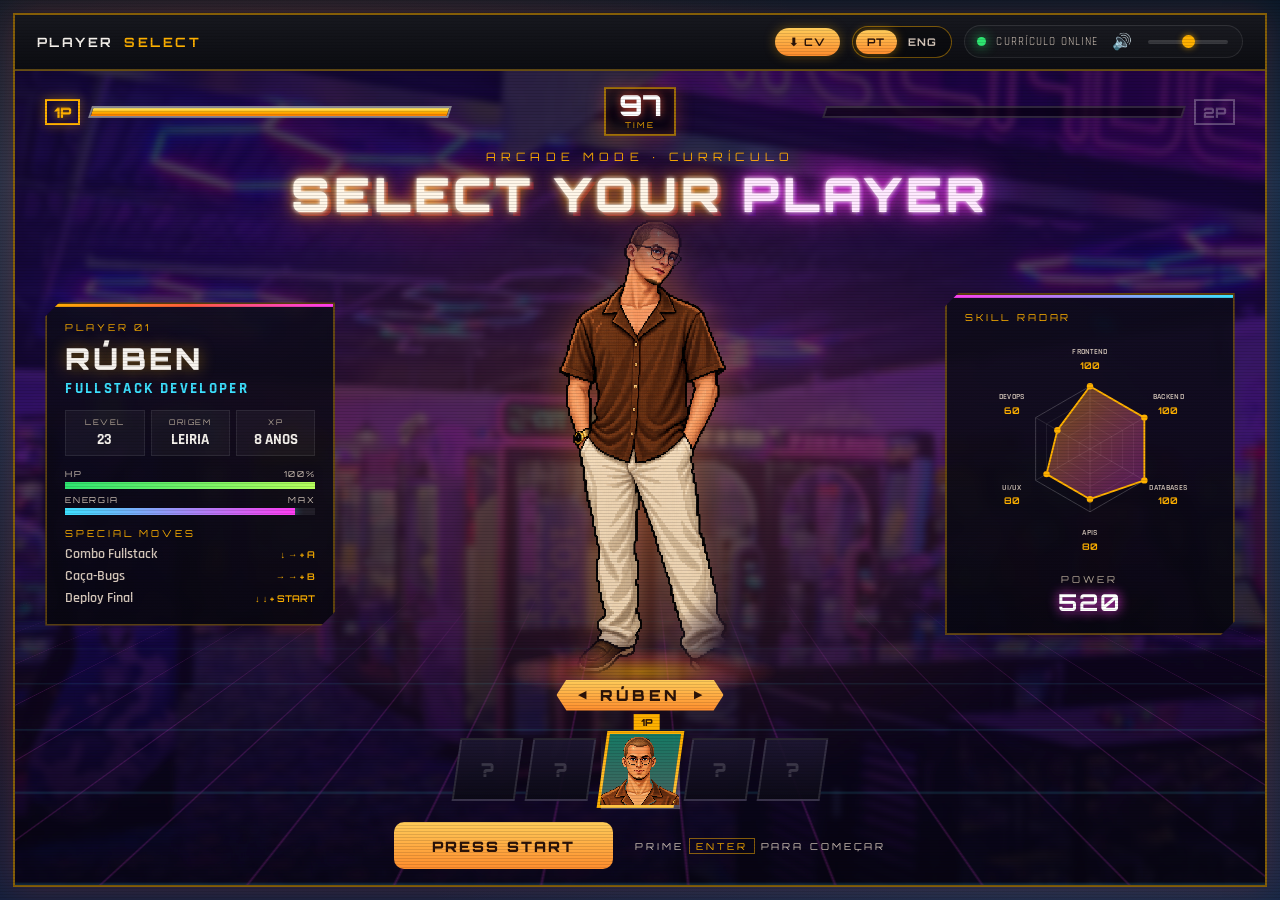
==== index.html @ 882220cb "Arcade CV: interactive resume site (PT/EN) with downloadable PDF Co-Authored-By: Claude Opus 5.5 <no" ====
<!DOCTYPE html>
<html lang="pt-PT">
  <head>
    <meta charset="UTF-8" />
    <meta name="viewport" content="width=device-width, initial-scale=1.0" />
    <title>Rúben Correia | Fullstack Developer</title>
    <meta name="description" content="Currículo interativo de Rúben Correia, Fullstack Developer em Leiria." />
    <link rel="preconnect" href="https://fonts.googleapis.com" />
    <link rel="preconnect" href="https://fonts.gstatic.com" crossorigin />
    <link href="https://fonts.googleapis.com/css2?family=Orbitron:wght@400;500;700;800;900&family=Rajdhani:wght@400;500;600;700&display=swap" rel="stylesheet" />
    <link rel="stylesheet" href="styles.css" />
  </head>
  <body>
    <div class="scanlines" aria-hidden="true"></div>
    <div class="page-shell">
      <header class="top-bar">
        <div class="brand-wrap">
          <span class="brand-lbl">PLAYER</span>
          <span class="brand-lbl accent">SELECT</span>
        </div>
        <div class="top-actions">
          <a id="cvBtn" class="cv-btn" href="assets/CV-Ruben-Correia-PT.pdf" download title="CV PDF">⬇ CV</a>
          <div class="lang-switch" role="group" aria-label="Idioma / Language">
            <button type="button" class="lang-btn active" data-lang="pt">PT</button>
            <button type="button" class="lang-btn" data-lang="en">ENG</button>
          </div>
          <div class="status-panel">
            <span class="dot live"></span>
            <span data-i18n="status">CURRÍCULO ONLINE</span>
            <button id="muteBtn" class="mute-btn" type="button" title="Mute/Unmute">🔊</button>
            <input id="volumeSlider" class="volume-slider" type="range" min="0" max="100" value="50" title="Volume" />
          </div>
        </div>
      </header>

      <main class="screen">
        <!-- ================= ECRÃ 1: SELEÇÃO ================= -->
        <section id="selectScreen" class="panel select-screen active">
          <div class="select-bg" aria-hidden="true"></div>
          <div class="select-grid-floor" aria-hidden="true"></div>

          <div class="select-hud">
            <div class="hud-side hud-left">
              <span class="hud-tag p1">1P</span>
              <div class="hud-bar"><span></span></div>
            </div>
            <div class="hud-timer">
              <strong id="selectTimer">99</strong>
              <small>TIME</small>
            </div>
            <div class="hud-side hud-right">
              <div class="hud-bar locked"><span></span></div>
              <span class="hud-tag p2">2P</span>
            </div>
          </div>

          <div class="title-block">
            <p class="eyebrow" data-i18n="eyebrow">ARCADE MODE · CURRÍCULO</p>
            <h1 class="neon-title">SELECT YOUR <span>PLAYER</span></h1>
          </div>

          <div class="select-stage">
            <aside class="stage-card stage-info">
              <p class="card-label">PLAYER 01</p>
              <h2 class="hero-name">RÚBEN</h2>
              <p class="hero-class">FULLSTACK DEVELOPER</p>

              <dl class="hero-stats">
                <div><dt>LEVEL</dt><dd>23</dd></div>
                <div><dt data-i18n="origin">ORIGEM</dt><dd>LEIRIA</dd></div>
                <div><dt>XP</dt><dd data-i18n="xpValue">8 ANOS</dd></div>
              </dl>

              <div class="hero-meter">
                <div class="meter-head"><span>HP</span><span>100%</span></div>
                <div class="meter hp"><span></span></div>
                <div class="meter-head"><span data-i18n="energy">ENERGIA</span><span>MAX</span></div>
                <div class="meter mp"><span></span></div>
              </div>

              <div class="special-moves">
                <p class="card-label">SPECIAL MOVES</p>
                <ul id="selectMoves"></ul>
              </div>
            </aside>

            <div class="stage-hero" id="stageHero">
              <div class="hero-spotlight" aria-hidden="true"></div>
              <img src="./assets/ruben-character.png" alt="Rúben" class="hero-img" />
              <div class="hero-platform" aria-hidden="true"></div>
              <div class="hero-plate">
                <span class="plate-arrow">◀</span>
                <strong>RÚBEN</strong>
                <span class="plate-arrow">▶</span>
              </div>
            </div>

            <aside class="stage-card stage-skills">
              <p class="card-label">SKILL RADAR</p>
              <div id="selectSkills" class="radar-wrap"></div>
              <p class="skills-total">POWER <strong id="selectPower">0</strong></p>
            </aside>
          </div>

          <div class="select-bottom">
            <div class="roster">
              <div class="roster-slot locked"><span>?</span></div>
              <div class="roster-slot locked"><span>?</span></div>
              <button class="roster-slot player-card" type="button" id="playerCardBtn" aria-label="Rúben">
                <span class="slot-cursor">1P</span>
                <div class="mini-portrait">
                  <img src="./assets/ruben_mini_front.png" alt="" class="character-img mini pose-front" />
                  <div class="pose-side-group">
                    <img src="./assets/ruben_mini.png" alt="" class="character-img mini" />
                    <img src="./assets/ruben_mini_blink.png" alt="" class="character-img mini blink-frame" />
                  </div>
                </div>
              </button>
              <div class="roster-slot locked"><span>?</span></div>
              <div class="roster-slot locked"><span>?</span></div>
            </div>

            <div class="controls">
              <button id="enterBtn" class="enter-btn" type="button">PRESS START</button>
              <p class="insert-coin" data-i18n-html="pressEnter">PRIME <kbd>ENTER</kbd> PARA COMEÇAR</p>
            </div>
          </div>
        </section>

        <!-- ================= ECRÃ 2: PERFIL ================= -->
        <section id="profileScreen" class="panel profile-screen">
          <div class="select-bg dim" aria-hidden="true"></div>

          <aside class="profile-aside">
            <div class="hero-spotlight" aria-hidden="true"></div>
            <img src="./assets/ruben-character.png" alt="Rúben" class="hero-img" />
            <div class="hero-platform" aria-hidden="true"></div>
            <div class="aside-plate">
              <strong>RÚBEN</strong>
              <span>LV 23 · FULLSTACK</span>
            </div>
          </aside>

          <div class="profile-content">
            <div class="profile-header">
              <img src="./assets/ruben_mini_front.png" alt="" class="profile-avatar" />
              <div class="profile-title">
                <p class="eyebrow small">PLAYER LOADED</p>
                <h2>RÚBEN CORREIA</h2>
              </div>
              <button id="backBtn" class="back-btn" type="button" data-i18n="back">← VOLTAR</button>
            </div>

            <nav class="tabs" role="tablist">
              <button class="tab active" role="tab" data-tab="about">
                <svg class="tab-ico" viewBox="0 0 24 24" aria-hidden="true"><circle cx="12" cy="8" r="4"/><path d="M4 21c0-4.4 3.6-7 8-7s8 2.6 8 7"/></svg>
                <span data-i18n="tabAbout">SOBRE</span>
              </button>
              <button class="tab" role="tab" data-tab="journey">
                <svg class="tab-ico" viewBox="0 0 24 24" aria-hidden="true"><circle cx="6" cy="18" r="2.5"/><circle cx="18" cy="6" r="2.5"/><path d="M8.5 18H15a3 3 0 0 0 0-6H9a3 3 0 0 1 0-6h6.5"/></svg>
                <span data-i18n="tabJourney">PERCURSO</span>
              </button>
              <button class="tab" role="tab" data-tab="skills">
                <svg class="tab-ico" viewBox="0 0 24 24" aria-hidden="true"><path d="M13 2 4 14h7l-1 8 9-12h-7z"/></svg>
                <span>SKILLS</span>
              </button>
              <button class="tab" role="tab" data-tab="projects">
                <svg class="tab-ico" viewBox="0 0 24 24" aria-hidden="true"><rect x="3" y="4" width="18" height="14" rx="2"/><path d="M8 21h8M8 9l-2 2 2 2M16 9l2 2-2 2"/></svg>
                <span data-i18n="tabProjects">PROJETOS</span>
              </button>
              <button class="tab" role="tab" data-tab="contact">
                <svg class="tab-ico" viewBox="0 0 24 24" aria-hidden="true"><rect x="3" y="5" width="18" height="14" rx="2"/><path d="m3 7 9 6 9-6"/></svg>
                <span data-i18n="tabContact">CONTACTO</span>
              </button>
            </nav>

            <div class="tab-panels">
              <!-- SOBRE -->
              <section class="tab-panel active" data-panel="about" role="tabpanel">
                <div class="about-grid">
                  <div class="bio-block">
                    <h3 data-i18n="aboutTitle">SOBRE MIM</h3>
                    <div id="profileBio"></div>
                  </div>
                  <div class="about-side">
                    <div class="stats-row">
                      <div class="stat-box"><span data-i18n="age">IDADE</span><strong>23</strong></div>
                      <div class="stat-box"><span data-i18n="city">CIDADE</span><strong>LEIRIA</strong></div>
                      <div class="stat-box"><span data-i18n="focus">FOCO</span><strong>FULLSTACK</strong></div>
                      <div class="stat-box"><span>XP</span><strong data-i18n="xpValue">8 ANOS</strong></div>
                    </div>
                    <div class="info-panel">
                      <h3>QUEST LOG</h3>
                      <ul id="profileExperience" class="quest-log"></ul>
                    </div>
                  </div>
                </div>
              </section>

              <!-- PERCURSO -->
              <section class="tab-panel" data-panel="journey" role="tabpanel">
                <div class="info-panel journey-panel">
                  <h3 data-i18n="journeyTitle">PERCURSO · ESCOLARIDADE &amp; EXPERIÊNCIA</h3>
                  <ol id="profileJourney" class="journey"></ol>
                  <div id="profileSideQuests" class="side-quests"></div>
                </div>
              </section>

              <!-- SKILLS -->
              <section class="tab-panel" data-panel="skills" role="tabpanel">
                <div class="skills-grid">
                  <div class="info-panel">
                    <h3 data-i18n="attributes">ATRIBUTOS</h3>
                    <div id="profileSkills" class="skills-arcade"></div>
                  </div>
                  <div class="info-panel">
                    <h3 data-i18n="inventory">INVENTÁRIO · TECH STACK</h3>
                    <div id="profileStack" class="stack-grid"></div>
                  </div>
                </div>
              </section>

              <!-- PROJETOS -->
              <section class="tab-panel" data-panel="projects" role="tabpanel">
                <div id="profileProjects" class="projects-grid"></div>
              </section>

              <!-- CONTACTO -->
              <section class="tab-panel" data-panel="contact" role="tabpanel">
                <div class="contact-wrap">
                  <div class="continue-box">
                    <p class="continue-title">CONTINUE?</p>
                    <p data-i18n="contactText">Estudante de Engenharia Informática com 8 anos de código, um estágio e um Erasmus+ no inventário. Pronto para o próximo nível. Vamos falar!</p>
                  </div>
                  <div id="profileLinks" class="links-grid"></div>
                </div>
              </section>
            </div>
          </div>
        </section>
      </main>
    </div>

    <script src="script.js"></script>
  </body>
</html>
---- styles.css ----
:root {
  --bg-dark: #0a0b10;
  --accent: #ffb100;
  --accent-2: #ff5b3d;
  --neon-pink: #ff3df2;
  --neon-cyan: #3de1ff;
  --green-glow: #2ee671;
  --text: #f7f3ee;
  --muted: #d8cabd;
  --soft: #bcae9e;
  --pad: clamp(8px, 1.4vh, 18px);
}

* {
  box-sizing: border-box;
}

html,
body {
  margin: 0;
  min-height: 100%;
}

body {
  font-family: "Rajdhani", sans-serif;
  color: var(--text);
  background:
    radial-gradient(circle at 20% 30%, rgba(255, 100, 50, 0.15) 0%, transparent 50%),
    radial-gradient(circle at 80% 80%, rgba(79, 195, 247, 0.1) 0%, transparent 50%),
    linear-gradient(180deg, #0a1929 0%, #132f4c 20%, #0d2847 50%, #1a1a2e 80%, #16213e 100%);
  display: flex;
  justify-content: center;
  padding: var(--pad);
}

.scanlines {
  position: fixed;
  inset: 0;
  z-index: 50;
  pointer-events: none;
  background: repeating-linear-gradient(0deg, transparent 0 2px, rgba(0, 0, 0, 0.12) 2px 3px);
  mix-blend-mode: multiply;
}

.page-shell {
  width: min(1320px, 100%);
  display: flex;
  flex-direction: column;
  border: 2px solid rgba(255, 177, 0, 0.5);
  background: rgba(8, 9, 12, 0.88);
  box-shadow: 0 0 30px rgba(255, 61, 46, 0.18);
  position: relative;
  overflow: hidden;
}

/* ===== TOP BAR ===== */
.top-bar {
  display: flex;
  justify-content: space-between;
  align-items: center;
  gap: 12px;
  flex-wrap: wrap;
  background: linear-gradient(180deg, rgba(24, 25, 32, 0.96), rgba(12, 13, 18, 0.94));
  border-bottom: 2px solid rgba(255, 177, 0, 0.35);
  padding: clamp(8px, 1.2vh, 14px) 22px;
  position: relative;
  z-index: 5;
}

.brand-wrap {
  display: flex;
  gap: 10px;
  letter-spacing: 0.2em;
  font-family: "Orbitron", sans-serif;
  font-size: 0.8rem;
  font-weight: 700;
}

.brand-lbl.accent {
  color: var(--accent);
}

.top-actions {
  display: flex;
  align-items: center;
  gap: 12px;
  flex-wrap: wrap;
}

.cv-btn {
  font-family: "Orbitron", sans-serif;
  font-weight: 700;
  font-size: 0.66rem;
  letter-spacing: 0.12em;
  text-decoration: none;
  color: #2a1309;
  background: linear-gradient(180deg, #ffcc5a, #ff8d2d);
  padding: 7px 14px;
  border-radius: 999px;
  box-shadow: 0 0 12px rgba(255, 177, 0, 0.35);
  transition: transform 0.15s ease, box-shadow 0.15s ease;
}

.cv-btn:hover {
  transform: translateY(-1px);
  box-shadow: 0 0 20px rgba(255, 177, 0, 0.6);
}

.lang-switch {
  display: inline-flex;
  border: 1px solid rgba(255, 177, 0, 0.45);
  border-radius: 999px;
  padding: 3px;
  background: rgba(0, 0, 0, 0.35);
}

.lang-btn {
  border: none;
  background: transparent;
  color: var(--muted);
  font-family: "Orbitron", sans-serif;
  font-weight: 700;
  font-size: 0.66rem;
  letter-spacing: 0.12em;
  padding: 5px 11px;
  border-radius: 999px;
  cursor: pointer;
  transition: background 0.2s ease, color 0.2s ease;
}

.lang-btn:hover {
  color: #fff;
}

.lang-btn.active {
  background: linear-gradient(180deg, #ffcc5a, #ff8d2d);
  color: #2a1309;
  box-shadow: 0 0 10px rgba(255, 177, 0, 0.5);
}

.status-panel {
  display: inline-flex;
  align-items: center;
  gap: 10px;
  padding: 6px 12px;
  border: 1px solid rgba(255, 255, 255, 0.1);
  border-radius: 999px;
  background: rgba(255, 255, 255, 0.02);
  color: var(--muted);
  letter-spacing: 0.1em;
  font-size: 0.7rem;
}

.dot {
  width: 9px;
  height: 9px;
  border-radius: 50%;
  background: var(--green-glow);
  box-shadow: 0 0 12px rgba(46, 230, 113, 0.95);
}

.mute-btn {
  background: none;
  border: none;
  color: var(--accent);
  cursor: pointer;
  font-size: 1rem;
  padding: 0 4px;
}

.mute-btn.muted {
  opacity: 0.5;
}

.volume-slider {
  -webkit-appearance: none;
  appearance: none;
  width: 80px;
  height: 4px;
  border-radius: 999px;
  background: rgba(255, 255, 255, 0.15);
  cursor: pointer;
}

.volume-slider::-webkit-slider-thumb {
  -webkit-appearance: none;
  appearance: none;
  width: 13px;
  height: 13px;
  border-radius: 50%;
  background: var(--accent);
  box-shadow: 0 0 6px rgba(255, 177, 0, 0.7);
}

.volume-slider::-moz-range-thumb {
  width: 13px;
  height: 13px;
  border: none;
  border-radius: 50%;
  background: var(--accent);
}

/* ===== ECRÃS ===== */
.screen {
  position: relative;
  flex: 1;
}

.panel {
  display: none;
  position: relative;
  isolation: isolate;
  overflow: hidden;
}

.select-bg {
  position: absolute;
  inset: -20px;
  z-index: -2;
  background:
    radial-gradient(ellipse 60% 55% at 50% 48%, rgba(255, 140, 40, 0.18), transparent 70%),
    linear-gradient(180deg, rgba(14, 6, 30, 0.78) 0%, rgba(20, 8, 40, 0.72) 45%, rgba(6, 4, 14, 0.96) 100%),
    url('./assets/arcade-room.png') center / cover no-repeat;
  filter: blur(3px) saturate(1.2);
}

.select-bg.dim {
  filter: blur(8px) saturate(1.1) brightness(0.55);
}

.select-grid-floor {
  position: absolute;
  left: -30%;
  right: -30%;
  bottom: -10%;
  height: 46%;
  z-index: -1;
  background:
    repeating-linear-gradient(90deg, rgba(255, 61, 242, 0.35) 0 1px, transparent 1px 60px),
    repeating-linear-gradient(0deg, rgba(61, 225, 255, 0.3) 0 1px, transparent 1px 40px);
  transform: perspective(380px) rotateX(62deg);
  transform-origin: center top;
  mask-image: linear-gradient(180deg, transparent 0%, #000 45%);
  -webkit-mask-image: linear-gradient(180deg, transparent 0%, #000 45%);
  animation: floorScroll 2.4s linear infinite;
  opacity: 0.5;
}

@keyframes floorScroll {
  from { background-position: 0 0, 0 0; }
  to { background-position: 0 0, 0 40px; }
}

/* =====================================================
   ECRÃ DE SELEÇÃO
   ===================================================== */
.select-screen {
  padding: clamp(10px, 1.8vh, 22px) clamp(16px, 2.4vw, 32px);
  gap: clamp(6px, 1.4vh, 16px);
  animation: fadeIn 0.5s ease;
}

.select-screen.active {
  display: flex;
  flex-direction: column;
  align-items: center;
}

/* ----- HUD ----- */
.select-hud {
  width: 100%;
  display: grid;
  grid-template-columns: 1fr auto 1fr;
  align-items: center;
  gap: 18px;
}

.hud-side {
  display: flex;
  align-items: center;
  gap: 10px;
}

.hud-right {
  justify-content: flex-end;
}

.hud-tag {
  font-family: "Orbitron", sans-serif;
  font-weight: 900;
  font-size: 0.9rem;
  padding: 2px 7px;
  border: 2px solid currentColor;
}

.hud-tag.p1 {
  color: var(--accent);
  text-shadow: 0 0 10px rgba(255, 177, 0, 0.8);
  box-shadow: 0 0 12px rgba(255, 177, 0, 0.35);
}

.hud-tag.p2 {
  color: rgba(255, 255, 255, 0.28);
}

.hud-bar {
  flex: 1;
  max-width: 360px;
  height: 12px;
  border: 2px solid rgba(255, 255, 255, 0.5);
  background: rgba(0, 0, 0, 0.55);
  transform: skewX(-18deg);
  overflow: hidden;
}

.hud-bar span {
  display: block;
  width: 100%;
  height: 100%;
  background: linear-gradient(180deg, #fff27a, #ffb100 50%, #ff7a00);
  box-shadow: 0 0 12px rgba(255, 177, 0, 0.7);
}

.hud-bar.locked {
  border-color: rgba(255, 255, 255, 0.14);
}

.hud-bar.locked span {
  width: 0;
}

.hud-timer {
  display: grid;
  justify-items: center;
  min-width: 72px;
  padding: 2px 12px 4px;
  border: 2px solid rgba(255, 177, 0, 0.6);
  background: rgba(0, 0, 0, 0.6);
  box-shadow: 0 0 18px rgba(255, 91, 61, 0.3), inset 0 0 12px rgba(255, 91, 61, 0.2);
}

.hud-timer strong {
  font-family: "Orbitron", sans-serif;
  font-weight: 900;
  font-size: clamp(1.3rem, 3.2vh, 1.9rem);
  line-height: 1;
  color: #fff;
  text-shadow: 0 0 10px rgba(255, 91, 61, 0.9);
  font-variant-numeric: tabular-nums;
}

.hud-timer small {
  font-family: "Orbitron", sans-serif;
  font-size: 0.5rem;
  letter-spacing: 0.3em;
  color: var(--accent);
}

.hud-timer.low strong {
  color: var(--accent-2);
  animation: blink 0.5s steps(1) infinite;
}

/* ----- TÍTULO ----- */
.title-block {
  text-align: center;
}

.eyebrow {
  margin: 0 0 6px;
  font-family: "Orbitron", sans-serif;
  letter-spacing: 0.45em;
  color: var(--accent);
  font-size: clamp(0.6rem, 1.3vh, 0.72rem);
}

.eyebrow.small {
  letter-spacing: 0.24em;
  font-size: 0.62rem;
  margin-bottom: 2px;
}

.neon-title {
  margin: 0;
  font-family: "Orbitron", sans-serif;
  font-weight: 900;
  font-size: clamp(1.4rem, min(4.2vw, 5.2vh), 3.2rem);
  letter-spacing: 0.08em;
  line-height: 1.05;
  color: #fff6e8;
  text-shadow:
    0 0 4px #fff,
    0 0 14px rgba(255, 177, 0, 0.9),
    0 0 34px rgba(255, 91, 61, 0.7),
    4px 4px 0 rgba(120, 20, 60, 0.9);
  animation: neonFlicker 7s infinite;
}

.neon-title span {
  color: #ffe9ff;
  text-shadow:
    0 0 4px #fff,
    0 0 14px var(--neon-pink),
    0 0 34px var(--neon-pink),
    4px 4px 0 rgba(40, 10, 90, 0.9);
}

@keyframes neonFlicker {
  0%, 18%, 22%, 62%, 64%, 100% { opacity: 1; }
  20%, 63% { opacity: 0.55; }
}

/* ----- PALCO ----- */
.select-stage {
  width: 100%;
  display: grid;
  grid-template-columns: minmax(230px, 290px) minmax(200px, 1fr) minmax(230px, 290px);
  align-items: center;
  gap: clamp(14px, 2vw, 28px);
}

.stage-card {
  position: relative;
  padding: clamp(12px, 1.8vh, 20px) 18px;
  background: linear-gradient(180deg, rgba(14, 12, 26, 0.88), rgba(8, 7, 16, 0.92));
  border: 2px solid rgba(255, 177, 0, 0.35);
  clip-path: polygon(14px 0, 100% 0, 100% calc(100% - 14px), calc(100% - 14px) 100%, 0 100%, 0 14px);
  box-shadow: 0 0 30px rgba(255, 91, 61, 0.15);
  backdrop-filter: blur(4px);
}

.stage-card::before {
  content: '';
  position: absolute;
  top: 0;
  left: 0;
  width: 100%;
  height: 3px;
  background: linear-gradient(90deg, var(--accent), var(--accent-2), var(--neon-pink));
}

.stage-skills::before {
  background: linear-gradient(90deg, var(--neon-pink), var(--neon-cyan));
}

.card-label {
  margin: 0 0 6px;
  font-family: "Orbitron", sans-serif;
  font-size: 0.6rem;
  letter-spacing: 0.3em;
  color: var(--accent);
}

.hero-name {
  margin: 0;
  font-family: "Orbitron", sans-serif;
  font-weight: 900;
  font-size: clamp(1.4rem, 3.4vh, 1.9rem);
  letter-spacing: 0.1em;
  text-shadow: 0 0 16px rgba(255, 177, 0, 0.45);
}

.hero-class {
  margin: 2px 0 clamp(8px, 1.4vh, 14px);
  font-weight: 700;
  font-size: 0.92rem;
  letter-spacing: 0.16em;
  color: var(--neon-cyan);
}

.hero-stats {
  display: grid;
  grid-template-columns: repeat(3, 1fr);
  gap: 6px;
  margin: 0 0 clamp(8px, 1.4vh, 14px);
}

.hero-stats div {
  min-width: 0;
  padding: 6px 4px;
  text-align: center;
  background: rgba(255, 255, 255, 0.04);
  border: 1px solid rgba(255, 255, 255, 0.08);
}

.hero-stats dt {
  font-family: "Orbitron", sans-serif;
  font-size: 0.48rem;
  letter-spacing: 0.2em;
  color: var(--soft);
}

.hero-stats dd {
  margin: 3px 0 0;
  font-weight: 700;
  font-size: 0.95rem;
}

.hero-meter {
  margin-bottom: clamp(8px, 1.4vh, 14px);
}

.meter-head {
  display: flex;
  justify-content: space-between;
  font-family: "Orbitron", sans-serif;
  font-size: 0.52rem;
  letter-spacing: 0.2em;
  color: var(--muted);
  margin: 6px 0 3px;
}

.meter {
  height: 7px;
  background: rgba(255, 255, 255, 0.08);
  overflow: hidden;
}

.meter span {
  display: block;
  height: 100%;
  width: 0;
  animation: meterFill 1.2s 0.3s ease-out forwards;
}

.meter.hp span {
  --fill: 100%;
  background: linear-gradient(90deg, #2ee671, #b6ff5c);
  box-shadow: 0 0 10px rgba(46, 230, 113, 0.7);
}

.meter.mp span {
  --fill: 92%;
  background: linear-gradient(90deg, var(--neon-cyan), var(--neon-pink));
  box-shadow: 0 0 10px rgba(61, 225, 255, 0.6);
  animation-delay: 0.5s;
}

@keyframes meterFill {
  to { width: var(--fill); }
}

.special-moves ul {
  list-style: none;
  margin: 0;
  padding: 0;
  display: grid;
  gap: 4px;
}

.special-moves li {
  display: flex;
  justify-content: space-between;
  gap: 8px;
  font-weight: 600;
  font-size: 0.9rem;
  color: var(--muted);
}

.special-moves kbd {
  font-family: "Orbitron", sans-serif;
  font-size: 0.58rem;
  color: var(--accent);
  white-space: nowrap;
  align-self: center;
}

/* ----- PERSONAGEM ----- */
.stage-hero {
  position: relative;
  height: 400px;
  display: flex;
  justify-content: center;
  align-items: flex-end;
  transition: transform 0.25s ease-out;
}

.hero-spotlight {
  position: absolute;
  top: -40px;
  left: 50%;
  width: 360px;
  height: 115%;
  transform: translateX(-50%);
  background: conic-gradient(from 180deg at 50% 0%, transparent 160deg, rgba(255, 210, 140, 0.22) 172deg, rgba(255, 230, 180, 0.32) 180deg, rgba(255, 210, 140, 0.22) 188deg, transparent 200deg);
  filter: blur(6px);
  pointer-events: none;
}

.hero-img {
  position: absolute;
  z-index: 2;
  bottom: 6px;
  left: 50%;
  translate: -50% 0;
  height: calc(100% + 10px);
  max-width: 100%;
  object-fit: contain;
  image-rendering: pixelated;
  mask-image: radial-gradient(ellipse 42% 52% at 50% 50%, #000 72%, transparent 100%);
  -webkit-mask-image: radial-gradient(ellipse 42% 52% at 50% 50%, #000 72%, transparent 100%);
  filter: drop-shadow(0 0 24px rgba(255, 140, 40, 0.35));
  animation: heroIdle 2.6s ease-in-out infinite;
}

@keyframes heroIdle {
  0%, 100% { transform: translateY(0); }
  50% { transform: translateY(-5px); }
}

.hero-platform {
  position: absolute;
  bottom: 0;
  left: 50%;
  width: min(280px, 90%);
  height: 50px;
  transform: translateX(-50%);
  border-radius: 50%;
  background: radial-gradient(ellipse at center, rgba(255, 177, 0, 0.55) 0%, rgba(255, 91, 61, 0.28) 40%, transparent 70%);
  z-index: 1;
  animation: platformPulse 2.2s ease-in-out infinite;
}

@keyframes platformPulse {
  0%, 100% { box-shadow: 0 0 0 2px rgba(255, 177, 0, 0.45), 0 0 30px rgba(255, 140, 40, 0.4); }
  50% { box-shadow: 0 0 0 3px rgba(255, 177, 0, 0.85), 0 0 60px rgba(255, 140, 40, 0.7); }
}

.hero-plate {
  position: absolute;
  bottom: -14px;
  left: 50%;
  transform: translateX(-50%);
  z-index: 3;
  display: flex;
  align-items: center;
  gap: 14px;
  padding: 6px 22px;
  background: linear-gradient(180deg, #ffcc5a, #ff8d2d);
  color: #2a1309;
  clip-path: polygon(10px 0, calc(100% - 10px) 0, 100% 50%, calc(100% - 10px) 100%, 10px 100%, 0 50%);
}

.hero-plate strong {
  font-family: "Orbitron", sans-serif;
  font-weight: 900;
  letter-spacing: 0.2em;
  font-size: 0.95rem;
}

.plate-arrow {
  font-size: 0.7rem;
  animation: arrowNudge 1s ease-in-out infinite;
}

.plate-arrow:last-child {
  animation-direction: reverse;
}

@keyframes arrowNudge {
  0%, 100% { transform: translateX(0); }
  50% { transform: translateX(-3px); }
}

/* ----- RADAR ----- */
.radar-wrap {
  display: flex;
  justify-content: center;
}

.radar-chart {
  width: 100%;
  max-width: min(240px, 30vh);
  height: auto;
  overflow: visible;
}

.radar-shape {
  transform-origin: 130px 130px;
  animation: radarGrow 0.9s 0.4s cubic-bezier(0.2, 1.4, 0.4, 1) both;
}

@keyframes radarGrow {
  from { transform: scale(0); opacity: 0; }
  to { transform: scale(1); opacity: 1; }
}

.radar-label {
  font-family: "Rajdhani", sans-serif;
  font-size: 8.5px;
  font-weight: 600;
  fill: var(--muted);
  letter-spacing: 0.04em;
}

.radar-score {
  font-family: "Orbitron", sans-serif;
  font-size: 10px;
  font-weight: 700;
  fill: var(--accent);
}

.skills-total {
  margin: 4px 0 0;
  text-align: center;
  font-family: "Orbitron", sans-serif;
  font-size: 0.6rem;
  letter-spacing: 0.3em;
  color: var(--soft);
}

.skills-total strong {
  display: block;
  margin-top: 2px;
  font-size: clamp(1.1rem, 2.6vh, 1.5rem);
  letter-spacing: 0.08em;
  color: #fff;
  text-shadow: 0 0 12px var(--neon-pink);
}

/* ----- ROSTER + CONTROLOS ----- */
.select-bottom {
  display: flex;
  flex-direction: column;
  align-items: center;
  gap: clamp(8px, 1.6vh, 16px);
  padding-top: 22px;
}

.roster {
  --slot: clamp(46px, 7vh, 70px);
  display: flex;
  align-items: center;
  gap: 10px;
}

.roster-slot {
  position: relative;
  width: var(--slot);
  height: var(--slot);
  padding: 0;
  display: grid;
  place-items: center;
  background: linear-gradient(180deg, rgba(30, 24, 50, 0.9), rgba(12, 10, 22, 0.95));
  border: 2px solid rgba(255, 255, 255, 0.12);
  transform: skewX(-8deg);
}

.roster-slot.locked span {
  font-family: "Orbitron", sans-serif;
  font-weight: 900;
  font-size: 1.2rem;
  color: rgba(255, 255, 255, 0.16);
  transform: skewX(8deg);
}

.roster-slot.player-card {
  width: calc(var(--slot) * 1.22);
  height: calc(var(--slot) * 1.22);
  cursor: pointer;
  border: 3px solid var(--accent);
  background: linear-gradient(180deg, rgba(20, 128, 104, 0.95), rgba(8, 50, 44, 0.98));
  animation: cursorPulse 1.1s ease-in-out infinite;
}

@keyframes cursorPulse {
  0%, 100% { box-shadow: 0 0 0 2px rgba(0, 0, 0, 0.6), 0 0 16px rgba(255, 177, 0, 0.5); border-color: var(--accent); }
  50% { box-shadow: 0 0 0 2px rgba(0, 0, 0, 0.6), 0 0 30px rgba(255, 177, 0, 0.9); border-color: #fff2b0; }
}

.slot-cursor {
  position: absolute;
  top: -20px;
  left: 50%;
  transform: translateX(-50%) skewX(8deg);
  font-family: "Orbitron", sans-serif;
  font-weight: 900;
  font-size: 0.6rem;
  color: #2a1309;
  background: var(--accent);
  padding: 2px 7px;
  z-index: 2;
}

.mini-portrait {
  position: relative;
  width: 100%;
  height: 100%;
  overflow: hidden;
  transform: skewX(8deg) scale(1.12);
  animation: crtFlicker 6s steps(1) infinite;
}

.mini-portrait::after {
  content: '';
  position: absolute;
  inset: 0;
  background: linear-gradient(180deg, transparent 0%, rgba(255, 255, 255, 0.4) 48%, transparent 100%);
  background-size: 100% 300%;
  background-repeat: no-repeat;
  animation: scanSweep 4.5s linear infinite;
  mix-blend-mode: overlay;
  pointer-events: none;
}

.character-img {
  width: 100%;
  height: 100%;
  object-fit: cover;
  object-position: center 15%;
  image-rendering: pixelated;
  animation: portraitFloat 3s ease-in-out infinite;
}

.pose-front {
  transition: opacity 0.35s ease;
}

.pose-side-group {
  position: absolute;
  inset: 0;
  opacity: 0;
  transition: opacity 0.35s ease;
}

.pose-side-group .character-img {
  position: absolute;
  inset: 0;
}

.player-card:hover .pose-side-group,
.player-card:focus-visible .pose-side-group {
  opacity: 1;
}

.player-card:hover .pose-front,
.player-card:focus-visible .pose-front {
  opacity: 0;
}

.character-img.blink-frame {
  opacity: 0;
  animation: portraitFloat 3s ease-in-out infinite, blinkCrossfade 6.5s ease-in-out infinite;
}

@keyframes crtFlicker {
  0%, 96%, 100% { filter: brightness(1); }
  97% { filter: brightness(1.25) contrast(1.1); }
  98% { filter: brightness(0.92); }
}

@keyframes scanSweep {
  0% { background-position: 0 -100%; }
  100% { background-position: 0 200%; }
}

@keyframes portraitFloat {
  0%, 100% { transform: translateY(0); }
  50% { transform: translateY(-2px); }
}

@keyframes blinkCrossfade {
  0%, 86%, 100% { opacity: 0; }
  90% { opacity: 0.6; }
  92% { opacity: 1; }
  95% { opacity: 0.6; }
  98% { opacity: 0; }
}

.controls {
  display: flex;
  align-items: center;
  gap: 22px;
  flex-wrap: wrap;
  justify-content: center;
}

.enter-btn,
.back-btn {
  border: none;
  font-family: "Orbitron", sans-serif;
  letter-spacing: 0.14em;
  cursor: pointer;
  transition: transform 0.2s ease, box-shadow 0.2s ease, background 0.2s ease;
}

.enter-btn {
  background: linear-gradient(180deg, #ffcc5a, #ff8d2d);
  color: #2a1309;
  font-weight: 900;
  font-size: 0.9rem;
  padding: clamp(10px, 1.6vh, 15px) 38px;
  border-radius: 10px;
  animation: startPulse 1.6s ease-in-out infinite;
}

.enter-btn:hover {
  transform: translateY(-2px);
}

.enter-btn:active {
  transform: translateY(5px);
}

@keyframes startPulse {
  0%, 100% { box-shadow: 0 6px 0 rgba(146, 70, 20, 1), 0 12px 22px rgba(255, 141, 45, 0.25); }
  50% { box-shadow: 0 6px 0 rgba(146, 70, 20, 1), 0 12px 40px rgba(255, 141, 45, 0.6); }
}

.insert-coin {
  margin: 0;
  font-family: "Orbitron", sans-serif;
  font-size: 0.6rem;
  letter-spacing: 0.3em;
  color: var(--muted);
  animation: blink 1.2s steps(1) infinite;
}

.insert-coin kbd {
  font-family: inherit;
  color: var(--accent);
  border: 1px solid rgba(255, 177, 0, 0.5);
  padding: 1px 6px;
}

@keyframes blink {
  0%, 60% { opacity: 1; }
  61%, 100% { opacity: 0.25; }
}

/* =====================================================
   ECRÃ DE PERFIL
   ===================================================== */
.profile-screen {
  gap: clamp(14px, 2vw, 24px);
  grid-template-columns: minmax(220px, 0.75fr) 2fr;
  padding: clamp(12px, 2vh, 22px) clamp(16px, 2vw, 26px);
  animation: fadeIn 0.5s ease;
}

.profile-screen.show {
  display: grid;
}

.profile-aside {
  position: relative;
  overflow: hidden;
  display: flex;
  justify-content: center;
  align-items: flex-end;
  padding-bottom: 64px;
  min-height: 380px;
  background:
    radial-gradient(ellipse 280px 70% at 50% 46%, rgba(255, 196, 100, 0.32) 0%, rgba(255, 91, 61, 0.14) 45%, transparent 75%),
    linear-gradient(180deg, rgba(27, 18, 13, 0.85), rgba(10, 8, 6, 0.92));
  border: 2px solid rgba(255, 177, 0, 0.4);
  clip-path: polygon(16px 0, 100% 0, 100% calc(100% - 16px), calc(100% - 16px) 100%, 0 100%, 0 16px);
}

.profile-aside .hero-spotlight {
  top: 0;
}

.profile-aside .hero-img {
  bottom: 52px;
  height: calc(100% - 64px);
  width: auto;
  max-width: none;
}

.profile-aside .hero-platform {
  bottom: 44px;
}

.aside-plate {
  position: absolute;
  bottom: 12px;
  left: 12px;
  right: 12px;
  z-index: 3;
  display: flex;
  justify-content: space-between;
  align-items: center;
  gap: 8px;
  padding: 7px 14px;
  background: linear-gradient(180deg, #ffcc5a, #ff8d2d);
  color: #2a1309;
  font-family: "Orbitron", sans-serif;
}

.aside-plate strong {
  font-weight: 900;
  letter-spacing: 0.16em;
  font-size: 0.9rem;
}

.aside-plate span {
  font-size: 0.56rem;
  font-weight: 700;
  letter-spacing: 0.1em;
}

.profile-content {
  min-width: 0;
  min-height: 0;
  display: flex;
  flex-direction: column;
  padding: clamp(14px, 2vh, 22px) clamp(16px, 2vw, 24px);
  background: linear-gradient(180deg, rgba(14, 12, 26, 0.92), rgba(8, 7, 16, 0.95));
  border: 2px solid rgba(255, 177, 0, 0.3);
  clip-path: polygon(16px 0, 100% 0, 100% calc(100% - 16px), calc(100% - 16px) 100%, 0 100%, 0 16px);
}

.profile-header {
  display: flex;
  justify-content: space-between;
  align-items: center;
  gap: 16px;
}

.profile-header h2 {
  margin: 0;
  font-family: "Orbitron", sans-serif;
  font-weight: 900;
  letter-spacing: 0.12em;
  font-size: clamp(1.3rem, 3.4vh, 2.2rem);
  text-shadow: 0 0 18px rgba(255, 177, 0, 0.4);
}

.back-btn {
  white-space: nowrap;
  background: rgba(255, 255, 255, 0.04);
  color: var(--text);
  padding: 9px 14px;
  border-radius: 8px;
  border: 1px solid rgba(255, 255, 255, 0.12);
  font-size: 0.7rem;
}

.back-btn:hover {
  border-color: var(--accent);
  color: var(--accent);
}

/* ----- SEPARADORES ----- */
.tabs {
  display: flex;
  gap: 6px;
  margin: clamp(10px, 1.8vh, 18px) 0 clamp(10px, 1.6vh, 16px);
  border-bottom: 2px solid rgba(255, 177, 0, 0.2);
  overflow-x: auto;
  scrollbar-width: none;
}

.tab {
  position: relative;
  border: none;
  background: transparent;
  color: var(--soft);
  font-family: "Orbitron", sans-serif;
  font-weight: 700;
  font-size: 0.7rem;
  letter-spacing: 0.16em;
  padding: 10px 16px 12px;
  cursor: pointer;
  white-space: nowrap;
  transition: color 0.2s ease, background 0.2s ease;
}

.tab:hover {
  color: #fff;
}

.tab.active {
  color: #2a1309;
  background: linear-gradient(180deg, #ffcc5a, #ff8d2d);
  clip-path: polygon(8px 0, calc(100% - 8px) 0, 100% 100%, 0 100%);
}

.tab.active::before {
  content: '▶';
  margin-right: 6px;
  font-size: 0.6rem;
}

.tab-panels {
  flex: 1;
  min-height: 0;
  position: relative;
}

.tab-panel {
  display: none;
  height: 100%;
  overflow-y: auto;
  scrollbar-width: thin;
  scrollbar-color: rgba(255, 177, 0, 0.4) transparent;
  animation: fadeIn 0.35s ease;
}

.tab-panel.active {
  display: block;
}

.bio-block,
.info-panel {
  background: rgba(255, 255, 255, 0.025);
  border: 1px solid rgba(255, 255, 255, 0.07);
  padding: clamp(12px, 1.8vh, 18px);
}

.bio-block h3,
.info-panel h3 {
  margin: 0 0 10px;
  font-family: "Orbitron", sans-serif;
  letter-spacing: 0.18em;
  font-size: 0.68rem;
  color: var(--accent);
}

/* ----- SOBRE ----- */
.about-grid {
  display: grid;
  grid-template-columns: 1.4fr 1fr;
  gap: 14px;
  align-items: start;
}

.bio-block p {
  margin: 0 0 10px;
  line-height: 1.55;
  font-size: clamp(0.95rem, 1.9vh, 1.06rem);
  color: var(--muted);
}

.bio-block p:last-child {
  margin-bottom: 0;
}

.bio-block strong {
  color: #fff;
}

.about-side {
  display: grid;
  gap: 14px;
}

.stats-row {
  display: grid;
  grid-template-columns: repeat(2, 1fr);
  gap: 8px;
}

.stat-box {
  padding: 10px 12px;
  background: rgba(255, 255, 255, 0.03);
  border: 1px solid rgba(255, 255, 255, 0.08);
  border-left: 3px solid var(--accent);
}

.stat-box span {
  display: block;
  font-family: "Orbitron", sans-serif;
  font-size: 0.55rem;
  letter-spacing: 0.22em;
  color: var(--soft);
}

.stat-box strong {
  display: block;
  margin-top: 4px;
  font-size: 1.1rem;
}

.quest-log {
  list-style: none;
  margin: 0;
  padding: 0;
  display: grid;
  gap: 8px;
}

.quest-log li {
  position: relative;
  padding-left: 22px;
  color: var(--muted);
  line-height: 1.35;
  font-weight: 500;
}

.quest-log li::before {
  content: '';
  position: absolute;
  left: 2px;
  top: 5px;
  width: 9px;
  height: 9px;
  border: 2px solid var(--accent);
  transform: rotate(45deg);
}

.quest-log li:last-child::before {
  background: var(--accent);
  box-shadow: 0 0 10px var(--accent);
  animation: blink 1.2s steps(1) infinite;
}

/* ----- PERCURSO ----- */
.journey {
  list-style: none;
  margin: 0;
  padding: 0;
  display: grid;
  gap: clamp(8px, 1.4vh, 12px);
  position: relative;
}

.journey::before {
  content: '';
  position: absolute;
  left: 9px;
  top: 10px;
  bottom: 10px;
  width: 2px;
  background: linear-gradient(180deg, var(--neon-cyan), var(--neon-pink) 35%, var(--accent) 70%, var(--neon-cyan));
  opacity: 0.6;
}

.journey-item {
  --c: var(--neon-cyan);
  position: relative;
  padding-left: 32px;
}

.journey-item.type-work { --c: var(--accent); }
.journey-item.type-erasmus { --c: var(--neon-pink); }
.journey-item.type-side { --c: var(--green-glow); }

.journey-node {
  position: absolute;
  left: 3px;
  top: 50%;
  width: 14px;
  height: 14px;
  margin-top: -7px;
  background: #0c0a16;
  border: 2px solid var(--c);
  transform: rotate(45deg);
  box-shadow: 0 0 10px var(--c);
}

.journey-item.current .journey-node {
  background: var(--c);
  animation: blink 1.2s steps(1) infinite;
}

.journey-card {
  padding: clamp(8px, 1.3vh, 12px) 14px;
  background: rgba(255, 255, 255, 0.03);
  border: 1px solid rgba(255, 255, 255, 0.08);
  border-left: 3px solid var(--c);
  transition: transform 0.2s ease, background 0.2s ease;
}

.journey-card:hover {
  transform: translateX(4px);
  background: rgba(255, 255, 255, 0.05);
}

.journey-meta {
  display: flex;
  flex-wrap: wrap;
  align-items: center;
  gap: 6px 10px;
  margin-bottom: 4px;
}

.journey-type {
  font-family: "Orbitron", sans-serif;
  font-weight: 700;
  font-size: 0.52rem;
  letter-spacing: 0.18em;
  color: #0c0a16;
  background: var(--c);
  padding: 2px 7px;
}

.journey-date {
  font-family: "Orbitron", sans-serif;
  font-size: 0.6rem;
  letter-spacing: 0.08em;
  color: var(--muted);
}

.journey-now {
  font-family: "Orbitron", sans-serif;
  font-size: 0.5rem;
  letter-spacing: 0.16em;
  color: var(--green-glow);
  border: 1px solid rgba(46, 230, 113, 0.5);
  padding: 1px 6px;
}

.journey-card h4 {
  margin: 0;
  font-family: "Orbitron", sans-serif;
  font-size: clamp(0.76rem, 1.7vh, 0.9rem);
  letter-spacing: 0.06em;
}

.journey-card p {
  margin: 2px 0 0;
  color: var(--muted);
  font-size: 0.95rem;
}

.journey-highlight {
  margin-top: 8px;
  display: flex;
  flex-wrap: wrap;
  align-items: center;
  gap: 4px 10px;
  padding: 7px 10px;
  background: rgba(255, 61, 242, 0.07);
  border: 1px solid rgba(255, 61, 242, 0.3);
  border-left: 3px solid var(--neon-pink);
}

.hl-tag {
  font-family: "Orbitron", sans-serif;
  font-weight: 700;
  font-size: 0.5rem;
  letter-spacing: 0.16em;
  color: #0c0a16;
  background: var(--neon-pink);
  padding: 2px 6px;
}

.hl-text {
  font-weight: 700;
  color: var(--text);
  font-size: 0.92rem;
}

.hl-date {
  margin-left: auto;
  font-family: "Orbitron", sans-serif;
  font-size: 0.55rem;
  letter-spacing: 0.06em;
  color: var(--muted);
}

.side-quests {
  margin-top: clamp(12px, 2vh, 18px);
  padding-top: clamp(10px, 1.6vh, 14px);
  border-top: 1px dashed rgba(46, 230, 113, 0.35);
}

.side-quest {
  --c: var(--green-glow);
  padding: clamp(8px, 1.3vh, 12px) 14px;
  background: rgba(46, 230, 113, 0.04);
  border: 1px solid rgba(46, 230, 113, 0.2);
  border-left: 3px solid var(--c);
}

.side-quest h4 {
  margin: 0;
  font-family: "Orbitron", sans-serif;
  font-size: clamp(0.76rem, 1.7vh, 0.9rem);
  letter-spacing: 0.06em;
}

.sq-place {
  margin: 2px 0 0;
  color: var(--text);
  font-weight: 600;
  font-size: 0.95rem;
}

.sq-desc {
  margin: 2px 0 0;
  color: var(--muted);
  font-size: 0.92rem;
}

/* ----- SKILLS ----- */
.skills-grid {
  display: grid;
  grid-template-columns: 1fr 1fr;
  gap: 14px;
  align-items: start;
}

.skills-arcade {
  display: grid;
  gap: 12px;
}

.skill-item {
  display: grid;
  grid-template-columns: 110px 1fr auto;
  align-items: center;
  gap: 10px;
}

.skill-name {
  font-size: 0.78rem;
  color: var(--text);
  font-weight: 700;
  letter-spacing: 0.06em;
  font-family: "Orbitron", sans-serif;
}

.skill-bars {
  display: flex;
  gap: 4px;
}

.skill-bar {
  flex: 1;
  max-width: 34px;
  height: 12px;
  background: rgba(255, 255, 255, 0.08);
  border: 1px solid rgba(255, 255, 255, 0.12);
  transform: skewX(-14deg);
}

.skill-bar.filled {
  border-color: rgba(255, 255, 255, 0.3);
}

.skill-lvl {
  font-family: "Orbitron", sans-serif;
  font-size: 0.58rem;
  color: var(--accent);
}

.stack-grid {
  display: grid;
  gap: clamp(8px, 1.4vh, 12px);
}

.stack-label {
  margin: 0 0 5px;
  font-family: "Orbitron", sans-serif;
  font-size: 0.52rem;
  letter-spacing: 0.22em;
  color: var(--soft);
}

.stack-items {
  display: flex;
  flex-wrap: wrap;
  gap: 6px;
}

.stack-item {
  padding: 4px 10px;
  font-weight: 700;
  font-size: 0.88rem;
  letter-spacing: 0.04em;
  background: rgba(61, 225, 255, 0.06);
  border: 1px solid rgba(61, 225, 255, 0.3);
  color: #dff8ff;
  transition: transform 0.15s ease, border-color 0.15s ease, box-shadow 0.15s ease;
}

.stack-item:hover {
  transform: translateY(-2px);
  border-color: var(--neon-cyan);
  box-shadow: 0 0 12px rgba(61, 225, 255, 0.35);
}

/* ----- PROJETOS ----- */
.projects-grid {
  display: grid;
  grid-template-columns: repeat(auto-fit, minmax(240px, 1fr));
  gap: 14px;
}

.project-card {
  display: flex;
  flex-direction: column;
  background: rgba(255, 255, 255, 0.025);
  border: 1px solid rgba(255, 255, 255, 0.08);
  transition: transform 0.2s ease, border-color 0.2s ease, box-shadow 0.2s ease;
}

.project-card.featured {
  flex-direction: row;
}

.project-card.featured .project-thumb {
  flex: 0 0 56%;
  height: auto;
  min-height: 240px;
  border-right: 1px solid rgba(255, 255, 255, 0.08);
}

.project-card.featured .project-body {
  padding: 18px 20px;
  gap: 10px;
}

.project-card.featured h4 {
  font-size: 1.2rem;
}

.project-card.featured .project-sub {
  margin-top: -8px;
}

.project-card.featured p {
  flex: 0 1 auto;
  font-size: 1rem;
}

.project-card.featured .project-actions {
  margin-top: auto;
}

@media (max-width: 900px) {
  .project-card.featured {
    flex-direction: column;
  }

  .project-card.featured .project-thumb {
    flex-basis: auto;
    min-height: 180px;
    border-right: none;
  }
}

.project-card:hover {
  transform: translateY(-3px);
  border-color: rgba(255, 177, 0, 0.6);
  box-shadow: 0 0 22px rgba(255, 140, 40, 0.2);
}

.project-thumb {
  height: clamp(54px, 9vh, 90px);
  display: grid;
  place-items: center;
  background:
    repeating-linear-gradient(90deg, rgba(255, 61, 242, 0.18) 0 1px, transparent 1px 22px),
    repeating-linear-gradient(0deg, rgba(61, 225, 255, 0.16) 0 1px, transparent 1px 22px),
    linear-gradient(135deg, #2a0f45, #12081f 60%, #3a1405);
}

.project-thumb {
  position: relative;
  overflow: hidden;
}

.project-thumb.has-img {
  height: clamp(110px, 22vh, 200px);
}

.project-thumb img {
  position: absolute;
  inset: 0;
  width: 100%;
  height: 100%;
  object-fit: cover;
  object-position: left top;
  transition: transform 0.4s ease;
}

.project-card:hover .project-thumb img {
  transform: scale(1.04);
}

.project-thumb.has-img span {
  position: absolute;
  left: 8px;
  bottom: 8px;
  font-size: 0.6rem;
  padding: 3px 8px;
  background: rgba(10, 8, 20, 0.8);
}

.project-status {
  position: absolute;
  top: 6px;
  right: 6px;
  font-style: normal;
  font-family: "Orbitron", sans-serif;
  font-size: 0.48rem;
  letter-spacing: 0.14em;
  color: var(--green-glow);
  border: 1px solid rgba(46, 230, 113, 0.5);
  background: rgba(0, 0, 0, 0.5);
  padding: 2px 6px;
}

.project-sub {
  margin-top: -6px;
  font-size: 0.8rem;
  color: var(--neon-cyan);
  font-weight: 600;
  letter-spacing: 0.06em;
}

.project-actions {
  display: flex;
  flex-wrap: wrap;
  gap: 6px;
}

.project-link.ghost {
  color: var(--accent);
  background: transparent;
  border: 1px solid rgba(255, 177, 0, 0.5);
}

.project-thumb span {
  font-family: "Orbitron", sans-serif;
  font-weight: 900;
  letter-spacing: 0.24em;
  font-size: 0.8rem;
  color: #fff;
  text-shadow: 0 0 12px var(--neon-pink);
}

.project-body {
  flex: 1;
  display: flex;
  flex-direction: column;
  gap: 8px;
  padding: 12px 14px 14px;
}

.project-body h4 {
  margin: 0;
  font-family: "Orbitron", sans-serif;
  font-size: 0.85rem;
  letter-spacing: 0.08em;
}

.project-body p {
  margin: 0;
  color: var(--muted);
  line-height: 1.4;
  font-size: 0.95rem;
  flex: 1;
}

.tags {
  display: flex;
  flex-wrap: wrap;
  gap: 5px;
}

.tags span {
  font-size: 0.7rem;
  font-weight: 700;
  padding: 2px 7px;
  color: var(--accent);
  border: 1px solid rgba(255, 177, 0, 0.35);
}

.project-link {
  font-family: "Orbitron", sans-serif;
  font-weight: 700;
  font-size: 0.62rem;
  letter-spacing: 0.14em;
  text-decoration: none;
  padding: 8px 12px;
  color: #2a1309;
  background: linear-gradient(180deg, #ffcc5a, #ff8d2d);
}

.project-link.disabled {
  color: var(--soft);
  background: rgba(255, 255, 255, 0.05);
  border: 1px dashed rgba(255, 255, 255, 0.2);
}

/* ----- CONTACTO ----- */
.contact-wrap {
  display: grid;
  gap: 14px;
}

.continue-box {
  text-align: center;
  padding: clamp(12px, 2vh, 22px);
  border: 1px solid rgba(255, 61, 242, 0.35);
  background: radial-gradient(ellipse at center, rgba(255, 61, 242, 0.12), transparent 70%);
}

.continue-title {
  margin: 0 0 6px;
  font-family: "Orbitron", sans-serif;
  font-weight: 900;
  font-size: clamp(1.3rem, 3.6vh, 2rem);
  letter-spacing: 0.14em;
  color: #fff;
  text-shadow: 0 0 14px var(--neon-pink), 0 0 30px var(--neon-pink);
  animation: blink 1.4s steps(1) infinite;
}

.continue-box p:last-child {
  margin: 0;
  color: var(--muted);
  font-size: 1.05rem;
}

.links-grid {
  display: grid;
  grid-template-columns: 1fr 1fr;
  gap: 12px;
}

.link-card {
  display: flex;
  align-items: center;
  gap: 14px;
  padding: 12px 16px;
  text-decoration: none;
  color: var(--text);
  background: rgba(255, 255, 255, 0.03);
  border: 1px solid rgba(255, 255, 255, 0.1);
  transition: transform 0.2s ease, border-color 0.2s ease, box-shadow 0.2s ease;
}

a.link-card:hover {
  transform: translateY(-2px);
  border-color: var(--accent);
  box-shadow: 0 0 18px rgba(255, 177, 0, 0.25);
}

.link-card.disabled {
  opacity: 0.55;
}

.email-card {
  grid-column: 1 / -1;
  border-color: rgba(255, 177, 0, 0.4);
  background: linear-gradient(90deg, rgba(255, 177, 0, 0.1), rgba(255, 91, 61, 0.06));
}

.link-icon {
  flex: none;
  width: 42px;
  height: 42px;
  display: grid;
  place-items: center;
  font-family: "Orbitron", sans-serif;
  font-weight: 900;
  font-size: 0.95rem;
  color: #2a1309;
  background: linear-gradient(180deg, #ffcc5a, #ff8d2d);
}

.link-text {
  display: grid;
  min-width: 0;
}

.link-text strong {
  font-family: "Orbitron", sans-serif;
  font-size: 0.78rem;
  letter-spacing: 0.12em;
}

.link-text small {
  color: var(--muted);
  font-size: 0.98rem;
  overflow: hidden;
  text-overflow: ellipsis;
  white-space: nowrap;
}

.email-actions {
  margin-left: auto;
  display: flex;
  gap: 8px;
  flex-wrap: wrap;
}

.mini-btn {
  font-family: "Orbitron", sans-serif;
  font-weight: 700;
  font-size: 0.6rem;
  letter-spacing: 0.12em;
  padding: 8px 12px;
  border: none;
  cursor: pointer;
  text-decoration: none;
  color: #2a1309;
  background: linear-gradient(180deg, #ffcc5a, #ff8d2d);
}

.mini-btn.ghost {
  color: var(--accent);
  background: transparent;
  border: 1px solid rgba(255, 177, 0, 0.5);
}

/* ===== ANIMAÇÕES ===== */
@keyframes fadeIn {
  from { opacity: 0; transform: translateY(10px); }
  to { opacity: 1; transform: translateY(0); }
}

/* =====================================================
   ECRÃ INTEIRO SEM SCROLL (desktop / portátil)
   ===================================================== */
@media (min-width: 900px) and (min-height: 560px) {
  body {
    height: 100vh;
    height: 100dvh;
    overflow: hidden;
  }

  .page-shell {
    height: 100%;
  }

  .panel {
    position: absolute;
    inset: 0;
  }

  .select-stage {
    flex: 1;
    min-height: 0;
    grid-template-rows: minmax(0, 1fr);
  }

  .stage-hero {
    height: 100%;
  }

  .stage-card {
    max-height: 100%;
    overflow: hidden;
  }

  .profile-aside {
    min-height: 0;
  }
}

@media (min-width: 900px) and (max-height: 780px) {
  .special-moves {
    display: none;
  }
}

@media (min-width: 900px) and (max-height: 660px) {
  .hero-meter,
  .eyebrow:not(.small) {
    display: none;
  }
}

/* ===== TABLET / TELEMÓVEL ===== */
@media (max-width: 899px), (max-height: 559px) {
  .select-stage {
    grid-template-columns: 1fr 1fr;
  }

  .stage-hero {
    grid-column: 1 / -1;
    grid-row: 1;
    height: 380px;
  }

  .profile-screen {
    grid-template-columns: 1fr;
  }

  .profile-aside {
    min-height: 340px;
    height: 340px;
  }

  .tab-panel {
    overflow: visible;
  }
}

/* =====================================================
   TELEMÓVEL (prioridade)
   ===================================================== */
.profile-avatar,
.tab-ico {
  display: none;
}

@media (max-width: 640px) {
  body {
    padding: 0;
  }

  .page-shell {
    border: none;
    box-shadow: none;
    min-height: 100vh;
    min-height: 100dvh;
  }

  /* ----- barra de cima: uma só linha ----- */
  .top-bar {
    flex-wrap: nowrap;
    padding: 10px 14px;
    padding-top: max(10px, env(safe-area-inset-top));
    gap: 8px;
  }

  .brand-wrap {
    font-size: 0.66rem;
    gap: 6px;
    letter-spacing: 0.14em;
  }

  .top-actions {
    flex-wrap: nowrap;
    gap: 6px;
  }

  .cv-btn,
  .lang-btn {
    min-height: 32px;
    display: inline-flex;
    align-items: center;
  }

  .cv-btn {
    padding: 0 12px;
  }

  .lang-btn {
    padding: 0 9px;
  }

  .status-panel {
    padding: 0;
    border: none;
    background: none;
  }

  .status-panel > span,
  .volume-slider {
    display: none;
  }

  .mute-btn {
    width: 34px;
    height: 34px;
    border-radius: 50%;
    border: 1px solid rgba(255, 255, 255, 0.14);
    background: rgba(0, 0, 0, 0.35);
    padding: 0;
  }

  /* ----- ecrã de seleção ----- */
  .select-screen {
    padding: 14px 14px 110px;
    gap: 12px;
  }

  .select-hud {
    gap: 10px;
  }

  .hud-tag {
    font-size: 0.75rem;
  }

  .hud-timer {
    min-width: 58px;
  }

  .eyebrow {
    letter-spacing: 0.3em;
  }

  .neon-title {
    font-size: 1.65rem;
  }

  .select-stage {
    grid-template-columns: 1fr;
    gap: 22px;
  }

  .stage-hero {
    height: 330px;
    transform: none !important;
  }

  .hero-meter,
  .special-moves {
    display: none;
  }

  .stage-info .hero-stats {
    margin-bottom: 0;
  }

  .radar-chart {
    max-width: 230px;
  }

  .roster {
    gap: 6px;
    --slot: 44px;
  }

  /* botão START sempre visível em baixo */
  .select-screen .controls {
    position: fixed;
    left: 0;
    right: 0;
    bottom: 0;
    z-index: 40;
    padding: 18px 16px;
    padding-bottom: max(14px, env(safe-area-inset-bottom));
    background: linear-gradient(180deg, transparent, rgba(8, 7, 16, 0.92) 35%);
  }

  .select-screen .enter-btn {
    width: 100%;
    max-width: 420px;
    min-height: 52px;
    font-size: 1rem;
  }

  /* ----- perfil ----- */
  .profile-screen {
    padding: 0;
    gap: 0;
  }

  .profile-aside {
    display: none;
  }

  .profile-content {
    clip-path: none;
    border: none;
    background: linear-gradient(180deg, rgba(14, 12, 26, 0.9), rgba(8, 7, 16, 0.96));
    padding: 16px 14px 96px;
  }

  .profile-header {
    gap: 12px;
  }

  .profile-avatar {
    display: block;
    flex: none;
    width: 52px;
    height: 52px;
    object-fit: cover;
    object-position: center 18%;
    image-rendering: pixelated;
    border: 2px solid var(--accent);
    background: linear-gradient(180deg, rgba(20, 128, 104, 0.95), rgba(8, 50, 44, 0.98));
    box-shadow: 0 0 14px rgba(255, 177, 0, 0.35);
  }

  .profile-title {
    flex: 1;
    min-width: 0;
  }

  .profile-header h2 {
    font-size: 1.15rem;
    letter-spacing: 0.06em;
    line-height: 1.15;
  }

  .back-btn {
    padding: 0 12px;
    min-height: 38px;
    font-size: 0.62rem;
  }

  /* separadores = barra de navegação de app em baixo */
  .tabs {
    position: fixed;
    left: 0;
    right: 0;
    bottom: 0;
    z-index: 40;
    margin: 0;
    display: grid;
    grid-template-columns: repeat(5, 1fr);
    gap: 0;
    padding-bottom: env(safe-area-inset-bottom);
    background: rgba(10, 8, 20, 0.97);
    border-top: 2px solid rgba(255, 177, 0, 0.35);
    border-bottom: none;
    backdrop-filter: blur(8px);
  }

  .tab {
    display: flex;
    flex-direction: column;
    align-items: center;
    gap: 4px;
    min-height: 60px;
    padding: 9px 2px 8px;
    font-size: 0.5rem;
    letter-spacing: 0.06em;
    color: var(--soft);
  }

  .tab-ico {
    display: block;
    width: 22px;
    height: 22px;
    fill: none;
    stroke: currentColor;
    stroke-width: 1.8;
    stroke-linecap: round;
    stroke-linejoin: round;
  }

  .tab.active {
    clip-path: none;
    background: rgba(255, 177, 0, 0.1);
    color: var(--accent);
    box-shadow: inset 0 3px 0 var(--accent);
  }

  .tab.active::before {
    content: none;
  }

  .tab-panels {
    margin-top: 16px;
  }

  .about-grid,
  .skills-grid,
  .links-grid {
    grid-template-columns: 1fr;
  }

  .bio-block p {
    font-size: 1.02rem;
    line-height: 1.6;
  }

  .skill-item {
    grid-template-columns: 96px 1fr auto;
  }

  .stack-item {
    padding: 6px 11px;
  }

  .journey-card h4 {
    font-size: 0.82rem;
    line-height: 1.3;
  }

  .project-card.featured .project-thumb {
    min-height: 170px;
  }

  .project-actions .project-link {
    flex: 1;
    min-height: 44px;
    display: inline-flex;
    align-items: center;
    justify-content: center;
  }

  /* contactos: ícone + texto, botões grandes por baixo */
  .link-card,
  .email-card {
    display: grid;
    grid-template-columns: 42px 1fr;
    gap: 6px 12px;
    padding: 12px;
  }

  .link-text small {
    white-space: normal;
    overflow-wrap: anywhere;
    font-size: 0.95rem;
  }

  .email-actions {
    grid-column: 1 / -1;
    margin: 6px 0 0;
    display: grid;
    grid-auto-flow: column;
    grid-auto-columns: 1fr;
    gap: 8px;
  }

  .mini-btn {
    min-height: 44px;
    display: inline-flex;
    align-items: center;
    justify-content: center;
    font-size: 0.62rem;
  }

  a.link-card {
    min-height: 64px;
  }
}

/* sem teclado físico: esconder dica do ENTER */
@media (hover: none) {
  .insert-coin {
    display: none;
  }
}

@media (prefers-reduced-motion: reduce) {
  *,
  *::before,
  *::after {
    animation-duration: 0.01ms !important;
    animation-iteration-count: 1 !important;
    transition-duration: 0.01ms !important;
  }
}
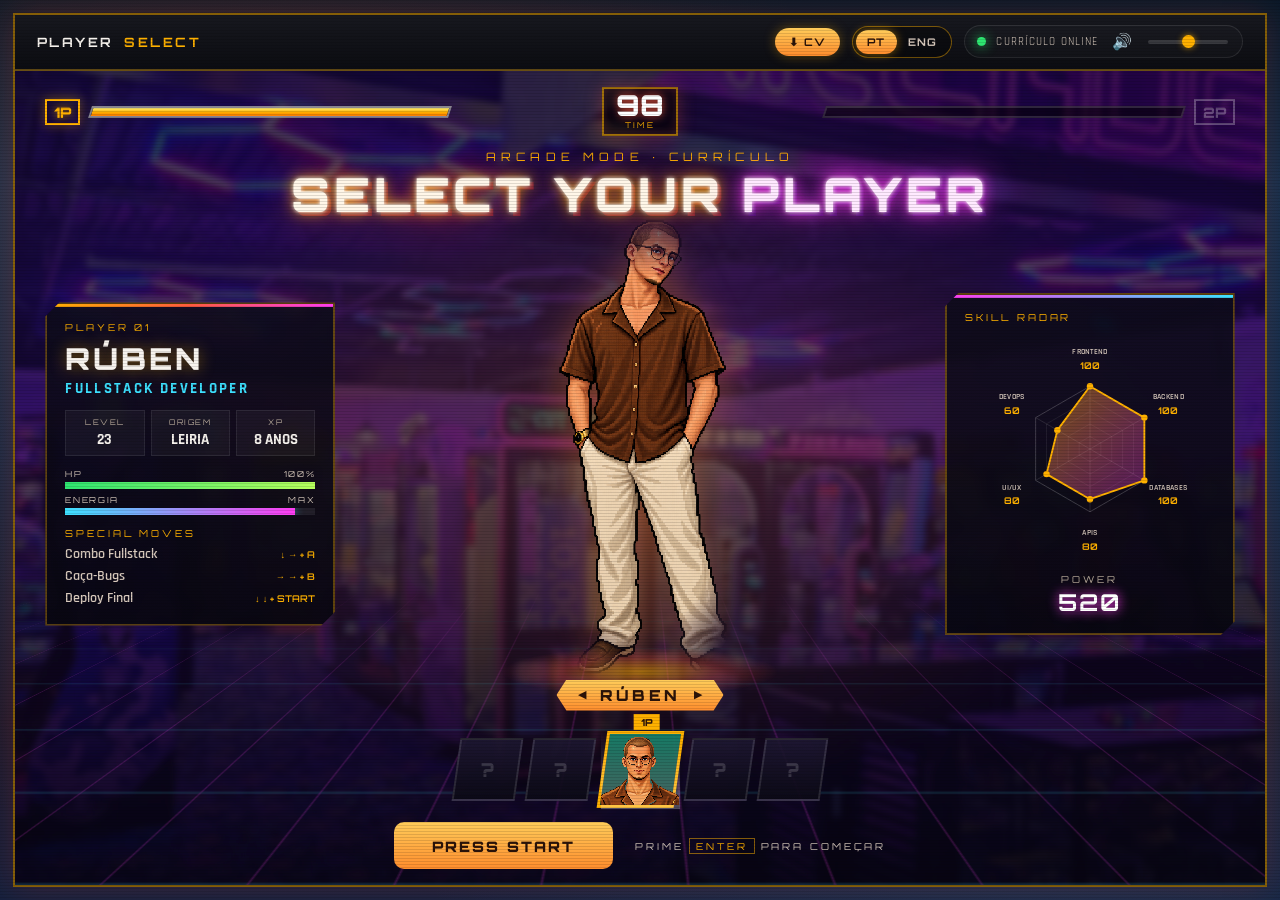
==== commit 0b08d987: "Add pixel-art favicon and theme color Co-Authored-By: Claude Opus 5.5 <noreply@anthropic.com>" ====
--- a/index.html
+++ b/index.html
@@ -5,6 +5,10 @@
     <meta name="viewport" content="width=device-width, initial-scale=1.0" />
     <title>Rúben Correia | Fullstack Developer</title>
     <meta name="description" content="Currículo interativo de Rúben Correia, Fullstack Developer em Leiria." />
+    <link rel="icon" type="image/svg+xml" href="assets/favicon.svg" />
+    <link rel="icon" type="image/png" sizes="32x32" href="assets/favicon-32.png" />
+    <link rel="apple-touch-icon" href="assets/apple-touch-icon.png" />
+    <meta name="theme-color" content="#14101f" />
     <link rel="preconnect" href="https://fonts.googleapis.com" />
     <link rel="preconnect" href="https://fonts.gstatic.com" crossorigin />
     <link href="https://fonts.googleapis.com/css2?family=Orbitron:wght@400;500;700;800;900&family=Rajdhani:wght@400;500;600;700&display=swap" rel="stylesheet" />
